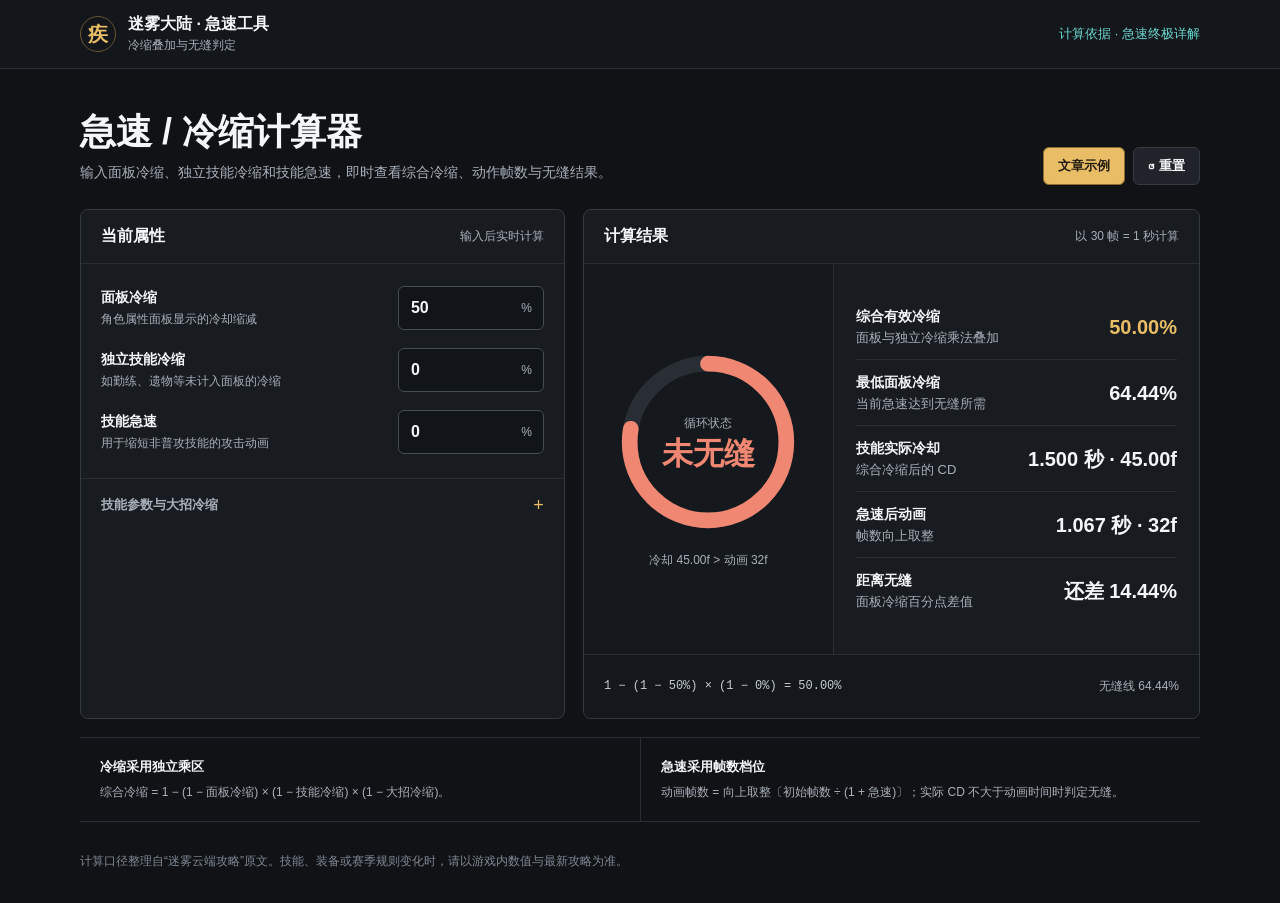
==== haste-calculator/index.html @ 6ef874d0 "no message" ====
<!doctype html>
<html lang="zh-CN">
<head>
  <meta charset="utf-8">
  <meta name="viewport" content="width=device-width, initial-scale=1">
  <meta name="theme-color" content="#101216">
  <title>急速 / 冷缩计算器</title>
  <style>
    :root {
      color-scheme: dark;
      --bg: #101216;
      --surface: #181b20;
      --surface-strong: #20242a;
      --line: #343a43;
      --line-soft: #292e35;
      --text: #f4f6f8;
      --muted: #a8b0ba;
      --gold: #e9bd65;
      --cyan: #69d7d0;
      --green: #70d89b;
      --coral: #f08772;
      --focus: #8fe6df;
      --radius: 8px;
    }

    * {
      box-sizing: border-box;
    }

    html {
      min-width: 320px;
      background: var(--bg);
    }

    body {
      min-height: 100vh;
      margin: 0;
      background: var(--bg);
      color: var(--text);
      font-family: -apple-system, BlinkMacSystemFont, "Segoe UI", "PingFang SC",
        "Hiragino Sans GB", "Microsoft YaHei", sans-serif;
      letter-spacing: 0;
    }

    button,
    input {
      font: inherit;
      letter-spacing: 0;
    }

    button,
    input,
    summary,
    a {
      -webkit-tap-highlight-color: transparent;
    }

    button:focus-visible,
    input:focus-visible,
    summary:focus-visible,
    a:focus-visible {
      outline: 3px solid color-mix(in srgb, var(--focus) 48%, transparent);
      outline-offset: 2px;
    }

    .topbar {
      border-bottom: 1px solid var(--line-soft);
      background: #13161a;
    }

    .topbar-inner,
    main,
    footer {
      width: min(1120px, calc(100% - 40px));
      margin: 0 auto;
    }

    .topbar-inner {
      display: flex;
      align-items: center;
      justify-content: space-between;
      min-height: 68px;
      gap: 20px;
    }

    .brand {
      display: flex;
      align-items: center;
      min-width: 0;
      gap: 12px;
    }

    .brand-mark {
      display: grid;
      width: 36px;
      height: 36px;
      flex: 0 0 36px;
      place-items: center;
      border: 1px solid #695631;
      border-radius: 50%;
      color: var(--gold);
      font-size: 20px;
      font-weight: 800;
      line-height: 1;
    }

    .brand strong {
      display: block;
      font-size: 16px;
      line-height: 1.2;
    }

    .brand span {
      display: block;
      margin-top: 3px;
      color: var(--muted);
      font-size: 12px;
    }

    .source-link {
      color: var(--cyan);
      font-size: 13px;
      text-decoration: none;
    }

    .source-link:hover {
      text-decoration: underline;
    }

    main {
      padding: 42px 0 30px;
    }

    .intro {
      display: flex;
      align-items: flex-end;
      justify-content: space-between;
      margin-bottom: 24px;
      gap: 24px;
    }

    h1,
    h2,
    p {
      margin-top: 0;
    }

    h1 {
      margin-bottom: 8px;
      font-size: 36px;
      line-height: 1.18;
    }

    .intro p {
      max-width: 700px;
      margin-bottom: 0;
      color: var(--muted);
      font-size: 14px;
      line-height: 1.7;
    }

    .actions {
      display: flex;
      flex: 0 0 auto;
      gap: 8px;
    }

    .button {
      min-height: 38px;
      padding: 0 14px;
      border: 1px solid var(--line);
      border-radius: 6px;
      background: var(--surface-strong);
      color: var(--text);
      cursor: pointer;
      font-size: 13px;
      font-weight: 650;
    }

    .button:hover {
      border-color: #56606d;
      background: #282d34;
    }

    .button.primary {
      border-color: #8b6b31;
      background: var(--gold);
      color: #201b12;
    }

    .button.primary:hover {
      background: #f2ca7a;
    }

    .workspace {
      display: grid;
      grid-template-columns: minmax(320px, 0.88fr) minmax(420px, 1.12fr);
      align-items: stretch;
      gap: 18px;
    }

    .panel {
      overflow: hidden;
      border: 1px solid var(--line);
      border-radius: var(--radius);
      background: var(--surface);
    }

    .panel-header {
      display: flex;
      align-items: center;
      justify-content: space-between;
      min-height: 54px;
      padding: 0 20px;
      border-bottom: 1px solid var(--line-soft);
      gap: 12px;
    }

    .panel-header h2 {
      margin: 0;
      font-size: 16px;
      line-height: 1.3;
    }

    .panel-header span {
      color: var(--muted);
      font-size: 12px;
    }

    .fields {
      display: grid;
      gap: 18px;
      padding: 22px 20px 24px;
    }

    .field {
      display: grid;
      grid-template-columns: minmax(0, 1fr) 146px;
      align-items: center;
      gap: 16px;
    }

    .field-label {
      min-width: 0;
    }

    .field-label label,
    .field-label .label {
      display: block;
      margin-bottom: 4px;
      font-size: 14px;
      font-weight: 700;
    }

    .field-label small {
      display: block;
      color: var(--muted);
      font-size: 12px;
      line-height: 1.45;
    }

    .input-wrap {
      position: relative;
    }

    .input-wrap input {
      width: 100%;
      height: 44px;
      padding: 0 42px 0 12px;
      border: 1px solid #454c56;
      border-radius: 6px;
      background: #111419;
      color: var(--text);
      font-variant-numeric: tabular-nums;
      font-weight: 700;
    }

    .input-wrap input:hover {
      border-color: #5d6672;
    }

    .input-wrap input:focus {
      border-color: var(--focus);
    }

    .unit {
      position: absolute;
      top: 50%;
      right: 12px;
      color: var(--muted);
      font-size: 12px;
      pointer-events: none;
      transform: translateY(-50%);
    }

    details {
      border-top: 1px solid var(--line-soft);
    }

    summary {
      display: flex;
      align-items: center;
      justify-content: space-between;
      min-height: 52px;
      padding: 0 20px;
      color: var(--muted);
      cursor: pointer;
      font-size: 13px;
      font-weight: 650;
      list-style: none;
    }

    summary::-webkit-details-marker {
      display: none;
    }

    summary::after {
      content: "+";
      color: var(--gold);
      font-size: 18px;
      font-weight: 400;
    }

    details[open] summary::after {
      content: "−";
    }

    .advanced-fields {
      display: grid;
      gap: 18px;
      padding: 4px 20px 22px;
    }

    .switch-row {
      display: flex;
      align-items: center;
      justify-content: space-between;
      gap: 16px;
    }

    .switch {
      position: relative;
      width: 44px;
      height: 24px;
      flex: 0 0 44px;
    }

    .switch input {
      position: absolute;
      width: 1px;
      height: 1px;
      opacity: 0;
    }

    .switch span {
      position: absolute;
      inset: 0;
      border: 1px solid #505863;
      border-radius: 999px;
      background: #111419;
      cursor: pointer;
      transition: background 160ms ease, border-color 160ms ease;
    }

    .switch span::after {
      position: absolute;
      top: 3px;
      left: 3px;
      width: 16px;
      height: 16px;
      border-radius: 50%;
      background: #aeb6bf;
      content: "";
      transition: transform 160ms ease, background 160ms ease;
    }

    .switch input:checked + span {
      border-color: #78602f;
      background: #5d4822;
    }

    .switch input:checked + span::after {
      background: var(--gold);
      transform: translateX(20px);
    }

    .switch input:focus-visible + span {
      outline: 3px solid color-mix(in srgb, var(--focus) 48%, transparent);
      outline-offset: 2px;
    }

    .ult-field[hidden] {
      display: none;
    }

    .result-body {
      display: grid;
      grid-template-columns: 250px minmax(0, 1fr);
      min-height: 390px;
    }

    .gauge-area {
      display: grid;
      align-content: center;
      justify-items: center;
      padding: 28px 22px;
      border-right: 1px solid var(--line-soft);
      background: #15181c;
      text-align: center;
    }

    .gauge {
      position: relative;
      display: grid;
      width: 188px;
      height: 188px;
      place-items: center;
    }

    .gauge svg {
      position: absolute;
      inset: 0;
      width: 100%;
      height: 100%;
      transform: rotate(-90deg);
    }

    .gauge-track,
    .gauge-value {
      fill: none;
      stroke-width: 10;
    }

    .gauge-track {
      stroke: #292e35;
    }

    .gauge-value {
      stroke: var(--green);
      stroke-linecap: round;
      stroke-dasharray: 314.159;
      stroke-dashoffset: 314.159;
      transition: stroke 180ms ease, stroke-dashoffset 240ms ease;
    }

    .gauge-center {
      position: relative;
    }

    .status-label {
      margin-bottom: 6px;
      color: var(--muted);
      font-size: 12px;
    }

    .status-value {
      color: var(--green);
      font-size: 31px;
      font-weight: 800;
      line-height: 1.05;
    }

    .gauge-caption {
      margin-top: 15px;
      color: var(--muted);
      font-size: 12px;
      line-height: 1.55;
    }

    .result-list {
      display: grid;
      align-content: center;
      padding: 18px 22px;
    }

    .metric {
      display: grid;
      grid-template-columns: minmax(0, 1fr) minmax(120px, auto);
      align-items: center;
      min-height: 66px;
      border-bottom: 1px solid var(--line-soft);
      gap: 18px;
    }

    .metric:last-child {
      border-bottom: 0;
    }

    .metric-label {
      color: var(--muted);
      font-size: 13px;
      line-height: 1.45;
    }

    .metric-label strong {
      display: block;
      margin-bottom: 3px;
      color: var(--text);
      font-size: 14px;
    }

    .metric-value {
      max-width: 220px;
      color: var(--text);
      font-size: 20px;
      font-variant-numeric: tabular-nums;
      font-weight: 780;
      line-height: 1.2;
      text-align: right;
      overflow-wrap: anywhere;
    }

    .metric-value.accent {
      color: var(--gold);
    }

    .formula-strip {
      display: grid;
      grid-template-columns: minmax(0, 1fr) auto;
      align-items: center;
      min-height: 64px;
      padding: 12px 20px;
      border-top: 1px solid var(--line-soft);
      background: #14171b;
      gap: 18px;
    }

    .formula-strip code {
      color: #c7cdd4;
      font-family: ui-monospace, SFMono-Regular, Menlo, Monaco, Consolas, monospace;
      font-size: 12px;
      line-height: 1.65;
      overflow-wrap: anywhere;
    }

    .formula-strip span {
      color: var(--muted);
      font-size: 12px;
      white-space: nowrap;
    }

    .note-band {
      display: grid;
      grid-template-columns: 1fr 1fr;
      margin-top: 18px;
      border-top: 1px solid var(--line-soft);
      border-bottom: 1px solid var(--line-soft);
    }

    .note {
      padding: 18px 20px;
      color: var(--muted);
      font-size: 12px;
      line-height: 1.7;
    }

    .note + .note {
      border-left: 1px solid var(--line-soft);
    }

    .note strong {
      display: block;
      margin-bottom: 4px;
      color: var(--text);
      font-size: 13px;
    }

    footer {
      padding: 0 0 32px;
      color: #7f8893;
      font-size: 12px;
      line-height: 1.6;
    }

    @media (max-width: 900px) {
      .workspace {
        grid-template-columns: 1fr;
      }

      .result-body {
        grid-template-columns: 220px minmax(0, 1fr);
      }
    }

    @media (max-width: 640px) {
      .topbar-inner,
      main,
      footer {
        width: min(100% - 24px, 1120px);
      }

      .topbar-inner {
        min-height: 62px;
      }

      .brand span,
      .source-link span {
        display: none;
      }

      main {
        padding-top: 26px;
      }

      .intro {
        display: block;
      }

      h1 {
        font-size: 29px;
      }

      .actions {
        margin-top: 18px;
      }

      .actions .button {
        flex: 1 1 0;
      }

      .field {
        grid-template-columns: minmax(0, 1fr) 126px;
        gap: 10px;
      }

      .result-body {
        grid-template-columns: 1fr;
      }

      .gauge-area {
        border-right: 0;
        border-bottom: 1px solid var(--line-soft);
      }

      .metric {
        grid-template-columns: minmax(0, 1fr) minmax(100px, auto);
      }

      .metric-value {
        font-size: 18px;
      }

      .formula-strip,
      .note-band {
        grid-template-columns: 1fr;
      }

      .formula-strip span {
        white-space: normal;
      }

      .note + .note {
        border-top: 1px solid var(--line-soft);
        border-left: 0;
      }
    }

    @media (prefers-reduced-motion: reduce) {
      *,
      *::before,
      *::after {
        scroll-behavior: auto !important;
        transition-duration: 0.01ms !important;
      }
    }
  </style>
</head>
<body>
  <header class="topbar">
    <div class="topbar-inner">
      <div class="brand">
        <div class="brand-mark" aria-hidden="true">疾</div>
        <div>
          <strong>迷雾大陆 · 急速工具</strong>
          <span>冷缩叠加与无缝判定</span>
        </div>
      </div>
      <a class="source-link" href="https://mp.weixin.qq.com/s/vl50UTDe0n6C2xRUbK9ugQ" target="_blank" rel="noreferrer">
        计算依据 <span>· 急速终极详解</span>
      </a>
    </div>
  </header>

  <main>
    <section class="intro" aria-labelledby="page-title">
      <div>
        <h1 id="page-title">急速 / 冷缩计算器</h1>
        <p>输入面板冷缩、独立技能冷缩和技能急速，即时查看综合冷缩、动作帧数与无缝结果。</p>
      </div>
      <div class="actions">
        <button class="button primary" id="exampleButton" type="button">文章示例</button>
        <button class="button" id="resetButton" type="button" title="恢复默认值">↺ 重置</button>
      </div>
    </section>

    <section class="workspace" aria-label="急速计算工作区">
      <div class="panel input-panel">
        <div class="panel-header">
          <h2>当前属性</h2>
          <span>输入后实时计算</span>
        </div>

        <div class="fields">
          <div class="field">
            <div class="field-label">
              <label for="panelCdr">面板冷缩</label>
              <small>角色属性面板显示的冷却缩减</small>
            </div>
            <div class="input-wrap">
              <input id="panelCdr" type="number" min="0" max="99.99" step="0.01" inputmode="decimal" value="50">
              <span class="unit">%</span>
            </div>
          </div>

          <div class="field">
            <div class="field-label">
              <label for="skillCdr">独立技能冷缩</label>
              <small>如勤练、遗物等未计入面板的冷缩</small>
            </div>
            <div class="input-wrap">
              <input id="skillCdr" type="number" min="0" max="99.99" step="0.01" inputmode="decimal" value="0">
              <span class="unit">%</span>
            </div>
          </div>

          <div class="field">
            <div class="field-label">
              <label for="haste">技能急速</label>
              <small>用于缩短非普攻技能的攻击动画</small>
            </div>
            <div class="input-wrap">
              <input id="haste" type="number" min="0" max="10000" step="1" inputmode="decimal" value="0">
              <span class="unit">%</span>
            </div>
          </div>
        </div>

        <details>
          <summary>技能参数与大招冷缩</summary>
          <div class="advanced-fields">
            <div class="field">
              <div class="field-label">
                <label for="baseCooldown">技能基础冷却</label>
                <small>技能说明中的原始 CD</small>
              </div>
              <div class="input-wrap">
                <input id="baseCooldown" type="number" min="0.01" max="999" step="0.01" inputmode="decimal" value="3">
                <span class="unit">秒</span>
              </div>
            </div>

            <div class="field">
              <div class="field-label">
                <label for="baseFrames">初始动画帧数</label>
                <small>文章表格中急速为 0% 时的帧数</small>
              </div>
              <div class="input-wrap">
                <input id="baseFrames" type="number" min="1" max="999" step="1" inputmode="numeric" value="32">
                <span class="unit">f</span>
              </div>
            </div>

            <div class="switch-row">
              <div class="field-label">
                <span class="label">计算大招冷缩</span>
                <small>开启后按独立乘区参与叠加</small>
              </div>
              <label class="switch" title="计算大招冷缩">
                <input id="ultEnabled" type="checkbox">
                <span aria-hidden="true"></span>
              </label>
            </div>

            <div class="field ult-field" id="ultField" hidden>
              <div class="field-label">
                <label for="ultCdr">大招冷缩</label>
                <small>只对当前技能生效的大招冷缩</small>
              </div>
              <div class="input-wrap">
                <input id="ultCdr" type="number" min="0" max="99.99" step="0.01" inputmode="decimal" value="25">
                <span class="unit">%</span>
              </div>
            </div>
          </div>
        </details>
      </div>

      <div class="panel result-panel">
        <div class="panel-header">
          <h2>计算结果</h2>
          <span id="resultHint">以 30 帧 = 1 秒计算</span>
        </div>

        <div class="result-body" aria-live="polite">
          <div class="gauge-area">
            <div class="gauge" aria-hidden="true">
              <svg viewBox="0 0 120 120">
                <circle class="gauge-track" cx="60" cy="60" r="50"></circle>
                <circle class="gauge-value" id="gaugeValue" cx="60" cy="60" r="50"></circle>
              </svg>
              <div class="gauge-center">
                <div class="status-label">循环状态</div>
                <div class="status-value" id="seamlessStatus">未无缝</div>
              </div>
            </div>
            <div class="gauge-caption" id="statusCaption">实际冷却长于技能动画</div>
          </div>

          <div class="result-list">
            <div class="metric">
              <div class="metric-label">
                <strong>综合有效冷缩</strong>
                面板与独立冷缩乘法叠加
              </div>
              <div class="metric-value accent" id="totalCdr">50.00%</div>
            </div>
            <div class="metric">
              <div class="metric-label">
                <strong>最低面板冷缩</strong>
                当前急速达到无缝所需
              </div>
              <div class="metric-value" id="minPanelCdr">64.44%</div>
            </div>
            <div class="metric">
              <div class="metric-label">
                <strong>技能实际冷却</strong>
                综合冷缩后的 CD
              </div>
              <div class="metric-value" id="actualCooldown">1.500 秒 · 45.00f</div>
            </div>
            <div class="metric">
              <div class="metric-label">
                <strong>急速后动画</strong>
                帧数向上取整
              </div>
              <div class="metric-value" id="animationTime">1.067 秒 · 32f</div>
            </div>
            <div class="metric">
              <div class="metric-label">
                <strong id="gapLabel">距离无缝</strong>
                面板冷缩百分点差值
              </div>
              <div class="metric-value" id="panelGap">还差 14.44%</div>
            </div>
          </div>
        </div>

        <div class="formula-strip">
          <code id="formulaText">1 − (1 − 50%) × (1 − 0%) = 50%</code>
          <span id="thresholdText">无缝线 64.44%</span>
        </div>
      </div>
    </section>

    <section class="note-band" aria-label="计算口径">
      <div class="note">
        <strong>冷缩采用独立乘区</strong>
        综合冷缩 = 1 − (1 − 面板冷缩) × (1 − 技能冷缩) × (1 − 大招冷缩)。
      </div>
      <div class="note">
        <strong>急速采用帧数档位</strong>
        动画帧数 = 向上取整〔初始帧数 ÷ (1 + 急速)〕；实际 CD 不大于动画时间时判定无缝。
      </div>
    </section>
  </main>

  <footer>
    计算口径整理自“迷雾云端攻略”原文。技能、装备或赛季规则变化时，请以游戏内数值与最新攻略为准。
  </footer>

  <script>
    (() => {
      "use strict";

      const STORAGE_KEY = "mist-haste-calculator-v1";
      const CIRCUMFERENCE = 2 * Math.PI * 50;
      const defaults = {
        panelCdr: 50,
        skillCdr: 0,
        haste: 0,
        baseCooldown: 3,
        baseFrames: 32,
        ultEnabled: false,
        ultCdr: 25
      };
      const articleExample = {
        panelCdr: 50,
        skillCdr: 68.56,
        haste: 204,
        baseCooldown: 3,
        baseFrames: 32,
        ultEnabled: true,
        ultCdr: 25
      };

      const fields = {
        panelCdr: document.getElementById("panelCdr"),
        skillCdr: document.getElementById("skillCdr"),
        haste: document.getElementById("haste"),
        baseCooldown: document.getElementById("baseCooldown"),
        baseFrames: document.getElementById("baseFrames"),
        ultEnabled: document.getElementById("ultEnabled"),
        ultCdr: document.getElementById("ultCdr")
      };

      const output = {
        totalCdr: document.getElementById("totalCdr"),
        minPanelCdr: document.getElementById("minPanelCdr"),
        actualCooldown: document.getElementById("actualCooldown"),
        animationTime: document.getElementById("animationTime"),
        panelGap: document.getElementById("panelGap"),
        gapLabel: document.getElementById("gapLabel"),
        seamlessStatus: document.getElementById("seamlessStatus"),
        statusCaption: document.getElementById("statusCaption"),
        gaugeValue: document.getElementById("gaugeValue"),
        formulaText: document.getElementById("formulaText"),
        thresholdText: document.getElementById("thresholdText")
      };

      const ultField = document.getElementById("ultField");

      function clamp(value, minimum, maximum) {
        return Math.min(Math.max(value, minimum), maximum);
      }

      function numberValue(input, fallback, minimum, maximum) {
        const value = Number(input.value);
        if (!Number.isFinite(value)) {
          return fallback;
        }
        return clamp(value, minimum, maximum);
      }

      function percent(value) {
        return `${(value * 100).toFixed(2)}%`;
      }

      function inputPercent(value) {
        return `${value.toFixed(2).replace(/\.00$/, "")}%`;
      }

      function readState() {
        return {
          panelCdr: numberValue(fields.panelCdr, defaults.panelCdr, 0, 99.99),
          skillCdr: numberValue(fields.skillCdr, defaults.skillCdr, 0, 99.99),
          haste: numberValue(fields.haste, defaults.haste, 0, 10000),
          baseCooldown: numberValue(fields.baseCooldown, defaults.baseCooldown, 0.01, 999),
          baseFrames: numberValue(fields.baseFrames, defaults.baseFrames, 1, 999),
          ultEnabled: fields.ultEnabled.checked,
          ultCdr: numberValue(fields.ultCdr, defaults.ultCdr, 0, 99.99)
        };
      }

      function writeState(state) {
        Object.entries(fields).forEach(([key, field]) => {
          if (field.type === "checkbox") {
            field.checked = Boolean(state[key]);
          } else {
            field.value = state[key];
          }
        });
        ultField.hidden = !fields.ultEnabled.checked;
      }

      function saveState(state) {
        try {
          localStorage.setItem(STORAGE_KEY, JSON.stringify(state));
        } catch (_) {
          // Local persistence is optional when the file is opened with strict browser settings.
        }
      }

      function loadState() {
        try {
          const saved = JSON.parse(localStorage.getItem(STORAGE_KEY));
          return saved && typeof saved === "object" ? { ...defaults, ...saved } : defaults;
        } catch (_) {
          return defaults;
        }
      }

      function calculate() {
        const state = readState();
        const panel = state.panelCdr / 100;
        const skill = state.skillCdr / 100;
        const ultimate = state.ultEnabled ? state.ultCdr / 100 : 0;
        const haste = state.haste / 100;
        const totalCdr = 1 - (1 - panel) * (1 - skill) * (1 - ultimate);
        const baseCooldownFrames = state.baseCooldown * 30;
        const animationFrames = Math.ceil(state.baseFrames / (1 + haste));
        const animationSeconds = animationFrames / 30;
        const actualCooldownFrames = baseCooldownFrames * (1 - totalCdr);
        const actualCooldownSeconds = actualCooldownFrames / 30;
        const seamlessThreshold = clamp(1 - animationFrames / baseCooldownFrames, 0, 0.9999);
        const displayedThreshold = Math.round(seamlessThreshold * 10000) / 10000;
        const otherMultiplier = (1 - skill) * (1 - ultimate);
        const rawMinimumPanel = 1 - (1 - displayedThreshold) / otherMultiplier;
        const minimumPanel = clamp(rawMinimumPanel, 0, 0.9999);
        const isSeamless = actualCooldownFrames <= animationFrames + 0.000001;
        const gap = panel - minimumPanel;
        const progress = clamp(totalCdr / Math.max(displayedThreshold, 0.0001), 0, 1);

        output.totalCdr.textContent = percent(totalCdr);
        output.minPanelCdr.textContent = rawMinimumPanel <= 0 ? "0%（已满足）" : percent(minimumPanel);
        output.actualCooldown.textContent = `${actualCooldownSeconds.toFixed(3)} 秒 · ${actualCooldownFrames.toFixed(2)}f`;
        output.animationTime.textContent = `${animationSeconds.toFixed(3)} 秒 · ${animationFrames}f`;
        output.panelGap.textContent = isSeamless
          ? `富余 ${(Math.max(gap, 0) * 100).toFixed(2)}%`
          : `还差 ${(Math.max(-gap, 0) * 100).toFixed(2)}%`;
        output.gapLabel.textContent = isSeamless ? "无缝余量" : "距离无缝";
        output.seamlessStatus.textContent = isSeamless ? "已无缝" : "未无缝";
        output.statusCaption.textContent = isSeamless
          ? `冷却 ${actualCooldownFrames.toFixed(2)}f ≤ 动画 ${animationFrames}f`
          : `冷却 ${actualCooldownFrames.toFixed(2)}f > 动画 ${animationFrames}f`;
        output.formulaText.textContent = state.ultEnabled
          ? `1 − (1 − ${inputPercent(state.panelCdr)}) × (1 − ${inputPercent(state.skillCdr)}) × (1 − ${inputPercent(state.ultCdr)}) = ${percent(totalCdr)}`
          : `1 − (1 − ${inputPercent(state.panelCdr)}) × (1 − ${inputPercent(state.skillCdr)}) = ${percent(totalCdr)}`;
        output.thresholdText.textContent = `无缝线 ${percent(displayedThreshold)}`;

        const statusColor = isSeamless ? "var(--green)" : "var(--coral)";
        output.seamlessStatus.style.color = statusColor;
        output.gaugeValue.style.stroke = statusColor;
        output.gaugeValue.style.strokeDashoffset = String(CIRCUMFERENCE * (1 - progress));

        ultField.hidden = !state.ultEnabled;
        saveState(state);
      }

      Object.values(fields).forEach((field) => {
        field.addEventListener("input", calculate);
        field.addEventListener("change", calculate);
      });

      document.getElementById("exampleButton").addEventListener("click", () => {
        writeState(articleExample);
        document.querySelector("details").open = true;
        calculate();
      });

      document.getElementById("resetButton").addEventListener("click", () => {
        writeState(defaults);
        calculate();
      });

      writeState(loadState());
      calculate();
    })();
  </script>
</body>
</html>
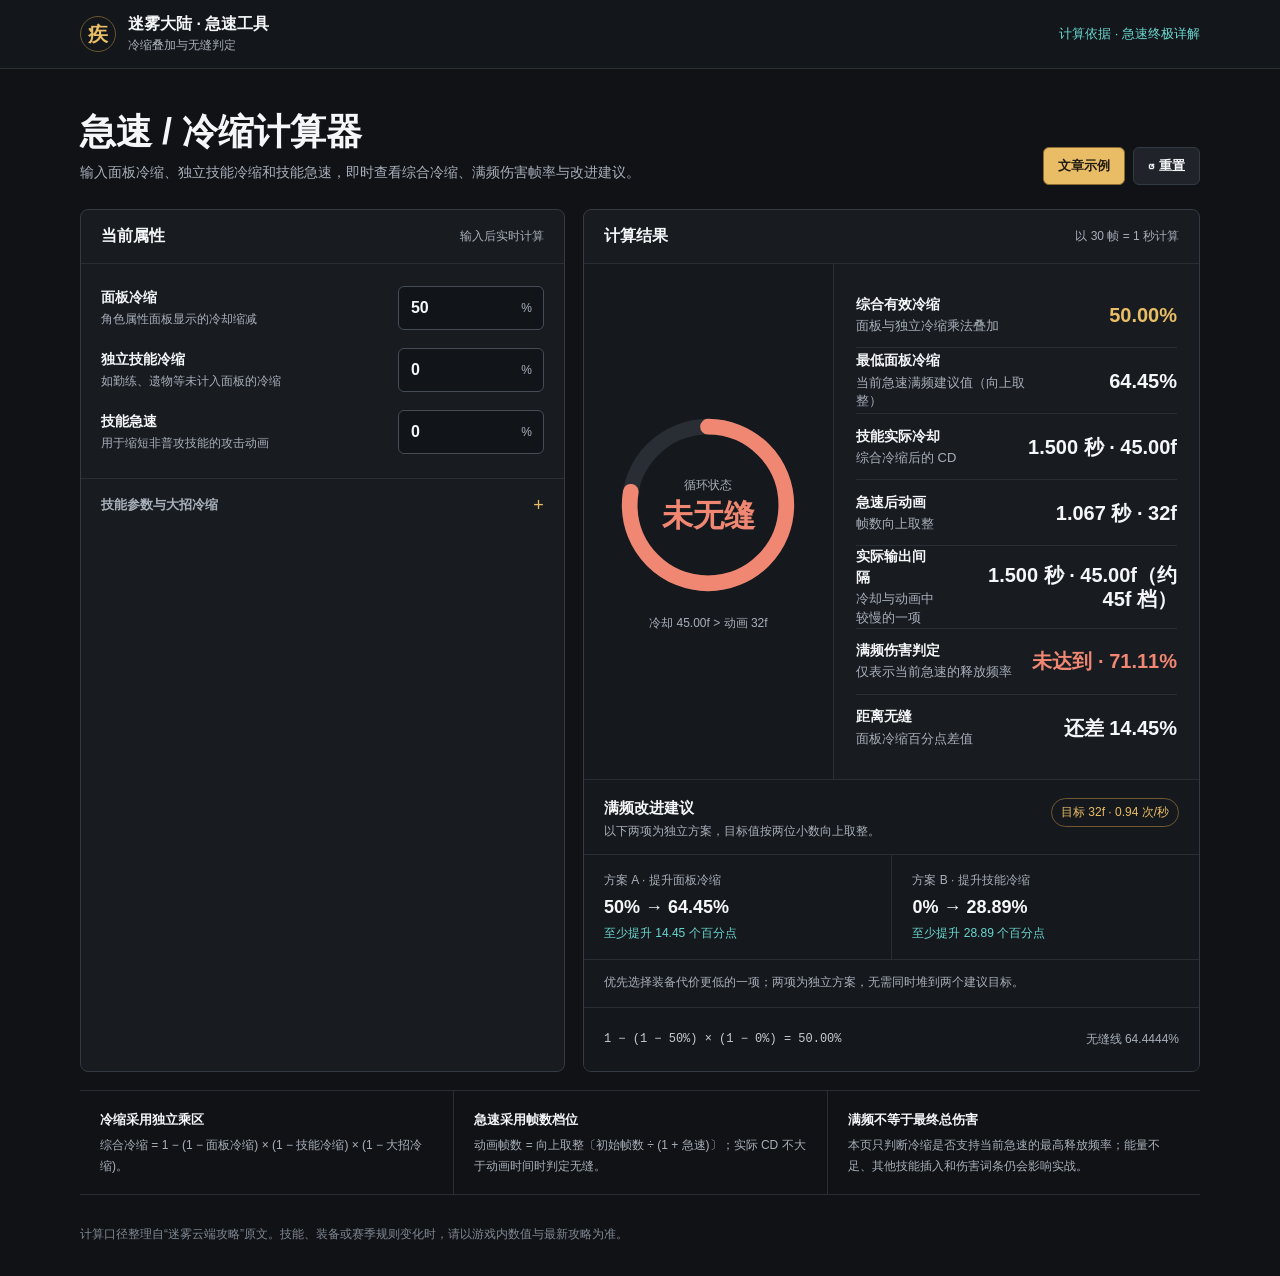
==== commit ddda9e69: "增加满频伤害与冷缩建议" ====
--- a/haste-calculator/index.html
+++ b/haste-calculator/index.html
@@ -514,6 +514,94 @@
       color: var(--gold);
     }
 
+    .improvement-section {
+      border-top: 1px solid var(--line-soft);
+      background: #15181c;
+    }
+
+    .improvement-header {
+      display: flex;
+      align-items: flex-start;
+      justify-content: space-between;
+      padding: 18px 20px 14px;
+      gap: 18px;
+    }
+
+    .improvement-header h3 {
+      margin: 0 0 4px;
+      font-size: 15px;
+      line-height: 1.35;
+    }
+
+    .improvement-header p {
+      margin: 0;
+      color: var(--muted);
+      font-size: 12px;
+      line-height: 1.55;
+    }
+
+    .improvement-badge {
+      flex: 0 0 auto;
+      padding: 5px 9px;
+      border: 1px solid #6f5a31;
+      border-radius: 999px;
+      color: var(--gold);
+      font-size: 12px;
+      font-variant-numeric: tabular-nums;
+      white-space: nowrap;
+    }
+
+    .improvement-grid {
+      display: grid;
+      grid-template-columns: 1fr 1fr;
+      border-top: 1px solid var(--line-soft);
+      border-bottom: 1px solid var(--line-soft);
+    }
+
+    .improvement-option {
+      min-width: 0;
+      padding: 17px 20px;
+    }
+
+    .improvement-option + .improvement-option {
+      border-left: 1px solid var(--line-soft);
+    }
+
+    .improvement-option span,
+    .improvement-option small {
+      display: block;
+    }
+
+    .improvement-option span {
+      margin-bottom: 7px;
+      color: var(--muted);
+      font-size: 12px;
+    }
+
+    .improvement-option strong {
+      display: block;
+      color: var(--text);
+      font-size: 18px;
+      font-variant-numeric: tabular-nums;
+      line-height: 1.3;
+      overflow-wrap: anywhere;
+    }
+
+    .improvement-option small {
+      margin-top: 5px;
+      color: var(--cyan);
+      font-size: 12px;
+      line-height: 1.45;
+    }
+
+    .improvement-advice {
+      margin: 0;
+      padding: 13px 20px 15px;
+      color: var(--muted);
+      font-size: 12px;
+      line-height: 1.6;
+    }
+
     .formula-strip {
       display: grid;
       grid-template-columns: minmax(0, 1fr) auto;
@@ -541,7 +629,7 @@
 
     .note-band {
       display: grid;
-      grid-template-columns: 1fr 1fr;
+      grid-template-columns: repeat(3, 1fr);
       margin-top: 18px;
       border-top: 1px solid var(--line-soft);
       border-bottom: 1px solid var(--line-soft);
@@ -643,6 +731,24 @@
       .formula-strip,
       .note-band {
         grid-template-columns: 1fr;
+      }
+
+      .improvement-header {
+        display: block;
+      }
+
+      .improvement-badge {
+        display: inline-block;
+        margin-top: 10px;
+      }
+
+      .improvement-grid {
+        grid-template-columns: 1fr;
+      }
+
+      .improvement-option + .improvement-option {
+        border-top: 1px solid var(--line-soft);
+        border-left: 0;
       }
 
       .formula-strip span {
@@ -685,7 +791,7 @@
     <section class="intro" aria-labelledby="page-title">
       <div>
         <h1 id="page-title">急速 / 冷缩计算器</h1>
-        <p>输入面板冷缩、独立技能冷缩和技能急速，即时查看综合冷缩、动作帧数与无缝结果。</p>
+        <p>输入面板冷缩、独立技能冷缩和技能急速，即时查看综合冷缩、满频伤害帧率与改进建议。</p>
       </div>
       <div class="actions">
         <button class="button primary" id="exampleButton" type="button">文章示例</button>
@@ -817,7 +923,7 @@
             <div class="metric">
               <div class="metric-label">
                 <strong>最低面板冷缩</strong>
-                当前急速达到无缝所需
+                当前急速满频建议值（向上取整）
               </div>
               <div class="metric-value" id="minPanelCdr">64.44%</div>
             </div>
@@ -837,6 +943,20 @@
             </div>
             <div class="metric">
               <div class="metric-label">
+                <strong>实际输出间隔</strong>
+                冷却与动画中较慢的一项
+              </div>
+              <div class="metric-value" id="actualOutputInterval">1.500 秒 · 45.00f</div>
+            </div>
+            <div class="metric">
+              <div class="metric-label">
+                <strong>满频伤害判定</strong>
+                仅表示当前急速的释放频率
+              </div>
+              <div class="metric-value" id="fullDamageStatus">未达到 · 71.11%</div>
+            </div>
+            <div class="metric">
+              <div class="metric-label">
                 <strong id="gapLabel">距离无缝</strong>
                 面板冷缩百分点差值
               </div>
@@ -844,6 +964,29 @@
             </div>
           </div>
         </div>
+
+        <section class="improvement-section" aria-labelledby="improvementTitle" aria-live="polite">
+          <div class="improvement-header">
+            <div>
+              <h3 id="improvementTitle">满频改进建议</h3>
+              <p>以下两项为独立方案，目标值按两位小数向上取整。</p>
+            </div>
+            <span class="improvement-badge" id="fullDamageTarget">目标 32f · 0.94 次/秒</span>
+          </div>
+          <div class="improvement-grid">
+            <div class="improvement-option">
+              <span>方案 A · 提升面板冷缩</span>
+              <strong id="panelSuggestion">50% → 64.45%</strong>
+              <small id="panelSuggestionDelta">至少提升 14.45 个百分点</small>
+            </div>
+            <div class="improvement-option">
+              <span>方案 B · 提升技能冷缩</span>
+              <strong id="skillSuggestion">0% → 28.58%</strong>
+              <small id="skillSuggestionDelta">至少提升 28.58 个百分点</small>
+            </div>
+          </div>
+          <p class="improvement-advice" id="improvementAdvice">优先选择装备代价更低的一项；无需同时堆到两个建议目标。</p>
+        </section>
 
         <div class="formula-strip">
           <code id="formulaText">1 − (1 − 50%) × (1 − 0%) = 50%</code>
@@ -860,6 +1003,10 @@
       <div class="note">
         <strong>急速采用帧数档位</strong>
         动画帧数 = 向上取整〔初始帧数 ÷ (1 + 急速)〕；实际 CD 不大于动画时间时判定无缝。
+      </div>
+      <div class="note">
+        <strong>满频不等于最终总伤害</strong>
+        本页只判断冷缩是否支持当前急速的最高释放频率；能量不足、其他技能插入和伤害词条仍会影响实战。
       </div>
     </section>
   </main>
@@ -908,8 +1055,16 @@
         minPanelCdr: document.getElementById("minPanelCdr"),
         actualCooldown: document.getElementById("actualCooldown"),
         animationTime: document.getElementById("animationTime"),
+        actualOutputInterval: document.getElementById("actualOutputInterval"),
+        fullDamageStatus: document.getElementById("fullDamageStatus"),
+        fullDamageTarget: document.getElementById("fullDamageTarget"),
         panelGap: document.getElementById("panelGap"),
         gapLabel: document.getElementById("gapLabel"),
+        panelSuggestion: document.getElementById("panelSuggestion"),
+        panelSuggestionDelta: document.getElementById("panelSuggestionDelta"),
+        skillSuggestion: document.getElementById("skillSuggestion"),
+        skillSuggestionDelta: document.getElementById("skillSuggestionDelta"),
+        improvementAdvice: document.getElementById("improvementAdvice"),
         seamlessStatus: document.getElementById("seamlessStatus"),
         statusCaption: document.getElementById("statusCaption"),
         gaugeValue: document.getElementById("gaugeValue"),
@@ -937,6 +1092,29 @@
 
       function inputPercent(value) {
         return `${value.toFixed(2).replace(/\.00$/, "")}%`;
+      }
+
+      function safePercentTarget(value) {
+        return Math.ceil(clamp(value, 0, 0.9999) * 10000 - 0.000001) / 100;
+      }
+
+      function setSuggestion(target, delta, currentValue, requiredValue, isSatisfied, label) {
+        if (isSatisfied || requiredValue <= currentValue / 100) {
+          target.textContent = `${inputPercent(currentValue)} · 已满足`;
+          delta.textContent = "无需继续提升";
+          return;
+        }
+
+        if (requiredValue >= 0.9999) {
+          target.textContent = `单靠${label}无法达到`;
+          delta.textContent = "需要组合提升两类冷缩";
+          return;
+        }
+
+        const targetValue = safePercentTarget(requiredValue);
+        const increase = Math.max(targetValue - currentValue, 0);
+        target.textContent = `${inputPercent(currentValue)} → ${inputPercent(targetValue)}`;
+        delta.textContent = `至少提升 ${increase.toFixed(2)} 个百分点`;
       }
 
       function readState() {
@@ -995,15 +1173,35 @@
         const displayedThreshold = Math.round(seamlessThreshold * 10000) / 10000;
         const otherMultiplier = (1 - skill) * (1 - ultimate);
         const rawMinimumPanel = 1 - (1 - displayedThreshold) / otherMultiplier;
-        const minimumPanel = clamp(rawMinimumPanel, 0, 0.9999);
+        const exactMinimumPanel = 1 - (1 - seamlessThreshold) / otherMultiplier;
+        const rawMinimumSkill = 1 - (1 - displayedThreshold) / ((1 - panel) * (1 - ultimate));
+        const exactMinimumSkill = 1 - (1 - seamlessThreshold) / ((1 - panel) * (1 - ultimate));
+        const recommendedPanel = Math.max(rawMinimumPanel, exactMinimumPanel);
+        const recommendedSkill = Math.max(rawMinimumSkill, exactMinimumSkill);
+        const recommendedPanelValue = safePercentTarget(recommendedPanel);
+        const minimumPanel = recommendedPanelValue / 100;
         const isSeamless = actualCooldownFrames <= animationFrames + 0.000001;
         const gap = panel - minimumPanel;
         const progress = clamp(totalCdr / Math.max(displayedThreshold, 0.0001), 0, 1);
+        const outputIntervalFrames = Math.max(actualCooldownFrames, animationFrames);
+        const outputIntervalSeconds = outputIntervalFrames / 30;
+        const outputFrameTier = Math.ceil(outputIntervalFrames - 0.000001);
+        const maximumFrequency = 30 / animationFrames;
+        const currentFrequency = 30 / outputIntervalFrames;
+        const frequencyAchievement = clamp(currentFrequency / maximumFrequency, 0, 1);
 
         output.totalCdr.textContent = percent(totalCdr);
-        output.minPanelCdr.textContent = rawMinimumPanel <= 0 ? "0%（已满足）" : percent(minimumPanel);
+        output.minPanelCdr.textContent = recommendedPanel <= 0
+          ? "0%（已满足）"
+          : inputPercent(recommendedPanelValue);
         output.actualCooldown.textContent = `${actualCooldownSeconds.toFixed(3)} 秒 · ${actualCooldownFrames.toFixed(2)}f`;
         output.animationTime.textContent = `${animationSeconds.toFixed(3)} 秒 · ${animationFrames}f`;
+        output.actualOutputInterval.textContent = `${outputIntervalSeconds.toFixed(3)} 秒 · ${outputIntervalFrames.toFixed(2)}f（约 ${outputFrameTier}f 档）`;
+        output.fullDamageStatus.textContent = isSeamless
+          ? "已达到 · 100%"
+          : `未达到 · ${(frequencyAchievement * 100).toFixed(2)}%`;
+        output.fullDamageStatus.style.color = isSeamless ? "var(--green)" : "var(--coral)";
+        output.fullDamageTarget.textContent = `目标 ${animationFrames}f · ${maximumFrequency.toFixed(2)} 次/秒`;
         output.panelGap.textContent = isSeamless
           ? `富余 ${(Math.max(gap, 0) * 100).toFixed(2)}%`
           : `还差 ${(Math.max(-gap, 0) * 100).toFixed(2)}%`;
@@ -1015,7 +1213,27 @@
         output.formulaText.textContent = state.ultEnabled
           ? `1 − (1 − ${inputPercent(state.panelCdr)}) × (1 − ${inputPercent(state.skillCdr)}) × (1 − ${inputPercent(state.ultCdr)}) = ${percent(totalCdr)}`
           : `1 − (1 − ${inputPercent(state.panelCdr)}) × (1 − ${inputPercent(state.skillCdr)}) = ${percent(totalCdr)}`;
-        output.thresholdText.textContent = `无缝线 ${percent(displayedThreshold)}`;
+        output.thresholdText.textContent = `无缝线 ${(seamlessThreshold * 100).toFixed(4)}%`;
+
+        setSuggestion(
+          output.panelSuggestion,
+          output.panelSuggestionDelta,
+          state.panelCdr,
+          recommendedPanel,
+          isSeamless,
+          "面板冷缩"
+        );
+        setSuggestion(
+          output.skillSuggestion,
+          output.skillSuggestionDelta,
+          state.skillCdr,
+          recommendedSkill,
+          isSeamless,
+          "技能冷缩"
+        );
+        output.improvementAdvice.textContent = isSeamless
+          ? "当前冷缩已支持满频释放，无需继续堆冷缩；可将属性投入其他输出或续航项。"
+          : "优先选择装备代价更低的一项；两项为独立方案，无需同时堆到两个建议目标。";
 
         const statusColor = isSeamless ? "var(--green)" : "var(--coral)";
         output.seamlessStatus.style.color = statusColor;
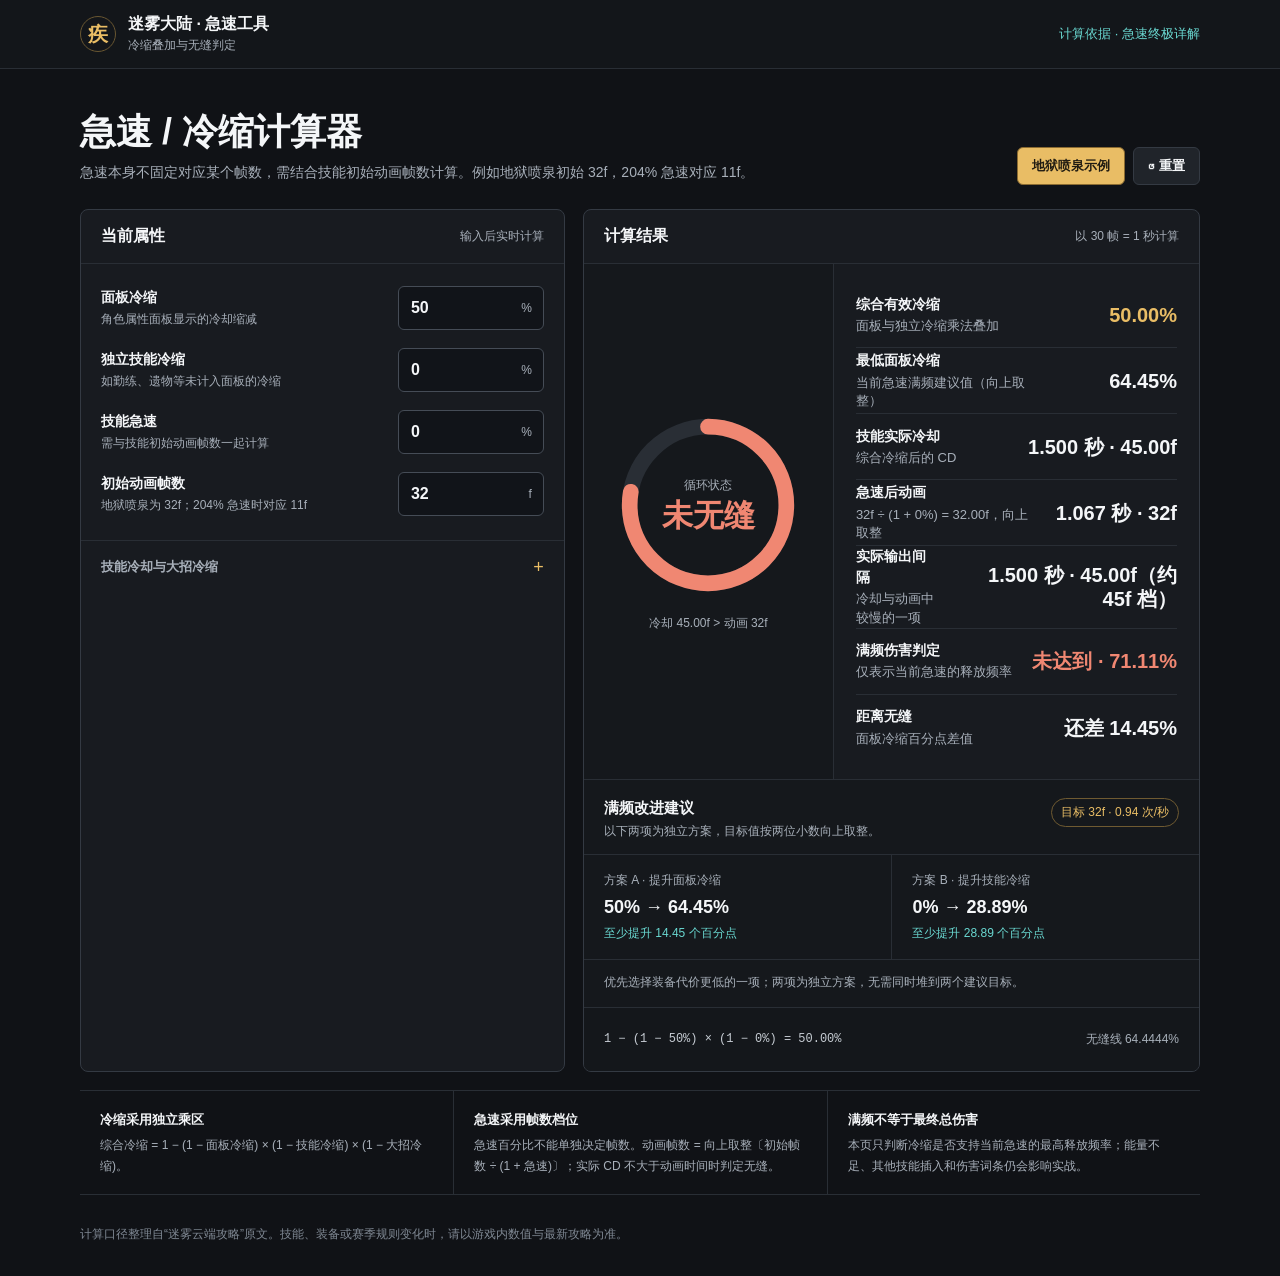
==== commit 41f396b4: "Clarify haste frame calculation" ====
--- a/haste-calculator/index.html
+++ b/haste-calculator/index.html
@@ -791,10 +791,10 @@
     <section class="intro" aria-labelledby="page-title">
       <div>
         <h1 id="page-title">急速 / 冷缩计算器</h1>
-        <p>输入面板冷缩、独立技能冷缩和技能急速，即时查看综合冷缩、满频伤害帧率与改进建议。</p>
+        <p>急速本身不固定对应某个帧数，需结合技能初始动画帧数计算。例如地狱喷泉初始 32f，204% 急速对应 11f。</p>
       </div>
       <div class="actions">
-        <button class="button primary" id="exampleButton" type="button">文章示例</button>
+        <button class="button primary" id="exampleButton" type="button">地狱喷泉示例</button>
         <button class="button" id="resetButton" type="button" title="恢复默认值">↺ 重置</button>
       </div>
     </section>
@@ -832,17 +832,28 @@
           <div class="field">
             <div class="field-label">
               <label for="haste">技能急速</label>
-              <small>用于缩短非普攻技能的攻击动画</small>
+              <small>需与技能初始动画帧数一起计算</small>
             </div>
             <div class="input-wrap">
               <input id="haste" type="number" min="0" max="10000" step="1" inputmode="decimal" value="0">
               <span class="unit">%</span>
             </div>
           </div>
+
+          <div class="field">
+            <div class="field-label">
+              <label for="baseFrames">初始动画帧数</label>
+              <small>地狱喷泉为 32f；204% 急速时对应 11f</small>
+            </div>
+            <div class="input-wrap">
+              <input id="baseFrames" type="number" min="1" max="999" step="1" inputmode="numeric" value="32">
+              <span class="unit">f</span>
+            </div>
+          </div>
         </div>
 
         <details>
-          <summary>技能参数与大招冷缩</summary>
+          <summary>技能冷却与大招冷缩</summary>
           <div class="advanced-fields">
             <div class="field">
               <div class="field-label">
@@ -852,17 +863,6 @@
               <div class="input-wrap">
                 <input id="baseCooldown" type="number" min="0.01" max="999" step="0.01" inputmode="decimal" value="3">
                 <span class="unit">秒</span>
-              </div>
-            </div>
-
-            <div class="field">
-              <div class="field-label">
-                <label for="baseFrames">初始动画帧数</label>
-                <small>文章表格中急速为 0% 时的帧数</small>
-              </div>
-              <div class="input-wrap">
-                <input id="baseFrames" type="number" min="1" max="999" step="1" inputmode="numeric" value="32">
-                <span class="unit">f</span>
               </div>
             </div>
 
@@ -937,7 +937,7 @@
             <div class="metric">
               <div class="metric-label">
                 <strong>急速后动画</strong>
-                帧数向上取整
+                <span id="animationFormula">32f ÷ (1 + 0%) = 32.00f，向上取整</span>
               </div>
               <div class="metric-value" id="animationTime">1.067 秒 · 32f</div>
             </div>
@@ -1002,7 +1002,7 @@
       </div>
       <div class="note">
         <strong>急速采用帧数档位</strong>
-        动画帧数 = 向上取整〔初始帧数 ÷ (1 + 急速)〕；实际 CD 不大于动画时间时判定无缝。
+        急速百分比不能单独决定帧数。动画帧数 = 向上取整〔初始帧数 ÷ (1 + 急速)〕；实际 CD 不大于动画时间时判定无缝。
       </div>
       <div class="note">
         <strong>满频不等于最终总伤害</strong>
@@ -1055,6 +1055,7 @@
         minPanelCdr: document.getElementById("minPanelCdr"),
         actualCooldown: document.getElementById("actualCooldown"),
         animationTime: document.getElementById("animationTime"),
+        animationFormula: document.getElementById("animationFormula"),
         actualOutputInterval: document.getElementById("actualOutputInterval"),
         fullDamageStatus: document.getElementById("fullDamageStatus"),
         fullDamageTarget: document.getElementById("fullDamageTarget"),
@@ -1165,7 +1166,8 @@
         const haste = state.haste / 100;
         const totalCdr = 1 - (1 - panel) * (1 - skill) * (1 - ultimate);
         const baseCooldownFrames = state.baseCooldown * 30;
-        const animationFrames = Math.ceil(state.baseFrames / (1 + haste));
+        const rawAnimationFrames = state.baseFrames / (1 + haste);
+        const animationFrames = Math.ceil(rawAnimationFrames);
         const animationSeconds = animationFrames / 30;
         const actualCooldownFrames = baseCooldownFrames * (1 - totalCdr);
         const actualCooldownSeconds = actualCooldownFrames / 30;
@@ -1196,6 +1198,7 @@
           : inputPercent(recommendedPanelValue);
         output.actualCooldown.textContent = `${actualCooldownSeconds.toFixed(3)} 秒 · ${actualCooldownFrames.toFixed(2)}f`;
         output.animationTime.textContent = `${animationSeconds.toFixed(3)} 秒 · ${animationFrames}f`;
+        output.animationFormula.textContent = `${state.baseFrames}f ÷ (1 + ${inputPercent(state.haste)}) = ${rawAnimationFrames.toFixed(2)}f，向上取整`;
         output.actualOutputInterval.textContent = `${outputIntervalSeconds.toFixed(3)} 秒 · ${outputIntervalFrames.toFixed(2)}f（约 ${outputFrameTier}f 档）`;
         output.fullDamageStatus.textContent = isSeamless
           ? "已达到 · 100%"
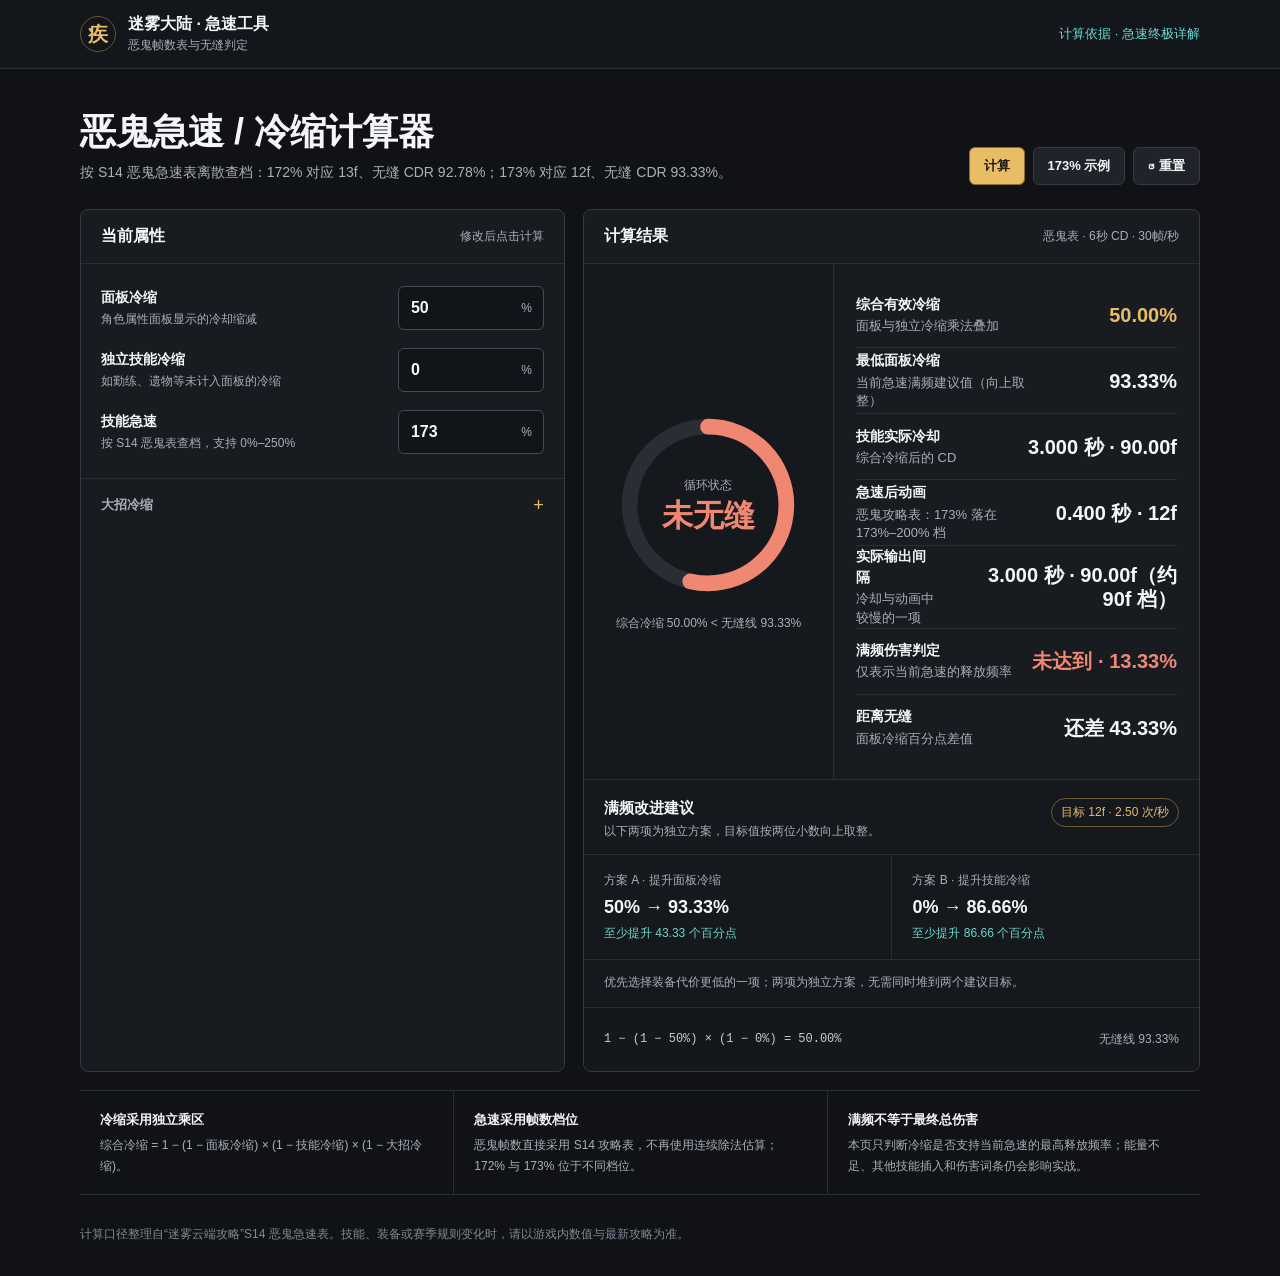
==== commit e01085d6: "Fix evil ghost haste tiers" ====
--- a/haste-calculator/index.html
+++ b/haste-calculator/index.html
@@ -778,7 +778,7 @@
         <div class="brand-mark" aria-hidden="true">疾</div>
         <div>
           <strong>迷雾大陆 · 急速工具</strong>
-          <span>冷缩叠加与无缝判定</span>
+          <span>恶鬼帧数表与无缝判定</span>
         </div>
       </div>
       <a class="source-link" href="https://mp.weixin.qq.com/s/vl50UTDe0n6C2xRUbK9ugQ" target="_blank" rel="noreferrer">
@@ -790,11 +790,12 @@
   <main>
     <section class="intro" aria-labelledby="page-title">
       <div>
-        <h1 id="page-title">急速 / 冷缩计算器</h1>
-        <p>急速本身不固定对应某个帧数，需结合技能初始动画帧数计算。例如地狱喷泉初始 32f，204% 急速对应 11f。</p>
+        <h1 id="page-title">恶鬼急速 / 冷缩计算器</h1>
+        <p>按 S14 恶鬼急速表离散查档：172% 对应 13f、无缝 CDR 92.78%；173% 对应 12f、无缝 CDR 93.33%。</p>
       </div>
       <div class="actions">
-        <button class="button primary" id="exampleButton" type="button">地狱喷泉示例</button>
+        <button class="button primary" id="calculateButton" type="button">计算</button>
+        <button class="button" id="exampleButton" type="button">173% 示例</button>
         <button class="button" id="resetButton" type="button" title="恢复默认值">↺ 重置</button>
       </div>
     </section>
@@ -803,7 +804,7 @@
       <div class="panel input-panel">
         <div class="panel-header">
           <h2>当前属性</h2>
-          <span>输入后实时计算</span>
+          <span>修改后点击计算</span>
         </div>
 
         <div class="fields">
@@ -832,40 +833,18 @@
           <div class="field">
             <div class="field-label">
               <label for="haste">技能急速</label>
-              <small>需与技能初始动画帧数一起计算</small>
+              <small>按 S14 恶鬼表查档，支持 0%–250%</small>
             </div>
             <div class="input-wrap">
-              <input id="haste" type="number" min="0" max="10000" step="1" inputmode="decimal" value="0">
+              <input id="haste" type="number" min="0" max="250" step="1" inputmode="numeric" value="173">
               <span class="unit">%</span>
-            </div>
-          </div>
-
-          <div class="field">
-            <div class="field-label">
-              <label for="baseFrames">初始动画帧数</label>
-              <small>地狱喷泉为 32f；204% 急速时对应 11f</small>
-            </div>
-            <div class="input-wrap">
-              <input id="baseFrames" type="number" min="1" max="999" step="1" inputmode="numeric" value="32">
-              <span class="unit">f</span>
             </div>
           </div>
         </div>
 
         <details>
-          <summary>技能冷却与大招冷缩</summary>
+          <summary>大招冷缩</summary>
           <div class="advanced-fields">
-            <div class="field">
-              <div class="field-label">
-                <label for="baseCooldown">技能基础冷却</label>
-                <small>技能说明中的原始 CD</small>
-              </div>
-              <div class="input-wrap">
-                <input id="baseCooldown" type="number" min="0.01" max="999" step="0.01" inputmode="decimal" value="3">
-                <span class="unit">秒</span>
-              </div>
-            </div>
-
             <div class="switch-row">
               <div class="field-label">
                 <span class="label">计算大招冷缩</span>
@@ -894,7 +873,7 @@
       <div class="panel result-panel">
         <div class="panel-header">
           <h2>计算结果</h2>
-          <span id="resultHint">以 30 帧 = 1 秒计算</span>
+          <span id="resultHint">恶鬼表 · 6秒 CD · 30帧/秒</span>
         </div>
 
         <div class="result-body" aria-live="polite">
@@ -937,7 +916,7 @@
             <div class="metric">
               <div class="metric-label">
                 <strong>急速后动画</strong>
-                <span id="animationFormula">32f ÷ (1 + 0%) = 32.00f，向上取整</span>
+                <span id="animationFormula">恶鬼攻略表：173% 对应 12f</span>
               </div>
               <div class="metric-value" id="animationTime">1.067 秒 · 32f</div>
             </div>
@@ -1002,7 +981,7 @@
       </div>
       <div class="note">
         <strong>急速采用帧数档位</strong>
-        急速百分比不能单独决定帧数。动画帧数 = 向上取整〔初始帧数 ÷ (1 + 急速)〕；实际 CD 不大于动画时间时判定无缝。
+        恶鬼帧数直接采用 S14 攻略表，不再使用连续除法估算；172% 与 173% 位于不同档位。
       </div>
       <div class="note">
         <strong>满频不等于最终总伤害</strong>
@@ -1012,31 +991,54 @@
   </main>
 
   <footer>
-    计算口径整理自“迷雾云端攻略”原文。技能、装备或赛季规则变化时，请以游戏内数值与最新攻略为准。
+    计算口径整理自“迷雾云端攻略”S14 恶鬼急速表。技能、装备或赛季规则变化时，请以游戏内数值与最新攻略为准。
   </footer>
 
   <script>
     (() => {
       "use strict";
 
-      const STORAGE_KEY = "mist-haste-calculator-v1";
+      const STORAGE_KEY = "mist-evil-ghost-calculator-v1";
       const CIRCUMFERENCE = 2 * Math.PI * 50;
+      const FPS = 30;
+      const BASE_COOLDOWN_SECONDS = 6;
+      const FRAME_TIERS = [
+        { min: 0, max: 0, frames: 32 },
+        { min: 1, max: 3, frames: 31 },
+        { min: 4, max: 7, frames: 30 },
+        { min: 8, max: 11, frames: 29 },
+        { min: 12, max: 15, frames: 28 },
+        { min: 16, max: 19, frames: 27 },
+        { min: 20, max: 24, frames: 26 },
+        { min: 25, max: 30, frames: 25 },
+        { min: 31, max: 36, frames: 24 },
+        { min: 37, max: 42, frames: 23 },
+        { min: 43, max: 49, frames: 22 },
+        { min: 50, max: 54, frames: 21 },
+        { min: 55, max: 66, frames: 20 },
+        { min: 67, max: 76, frames: 19 },
+        { min: 77, max: 87, frames: 18 },
+        { min: 88, max: 100, frames: 17 },
+        { min: 101, max: 114, frames: 16 },
+        { min: 115, max: 129, frames: 15 },
+        { min: 130, max: 148, frames: 14 },
+        { min: 149, max: 172, frames: 13 },
+        { min: 173, max: 200, frames: 12 },
+        { min: 201, max: 233, frames: 11 },
+        { min: 234, max: 250, frames: 10 }
+      ];
       const defaults = {
         panelCdr: 50,
         skillCdr: 0,
-        haste: 0,
-        baseCooldown: 3,
-        baseFrames: 32,
+        haste: 173,
         ultEnabled: false,
         ultCdr: 25
       };
       const articleExample = {
-        panelCdr: 50,
-        skillCdr: 68.56,
-        haste: 204,
-        baseCooldown: 3,
-        baseFrames: 32,
-        ultEnabled: true,
+        panelCdr: 93.33,
+        skillCdr: 0,
+        haste: 173,
+        ultEnabled: false,
         ultCdr: 25
       };
 
@@ -1044,8 +1046,6 @@
         panelCdr: document.getElementById("panelCdr"),
         skillCdr: document.getElementById("skillCdr"),
         haste: document.getElementById("haste"),
-        baseCooldown: document.getElementById("baseCooldown"),
-        baseFrames: document.getElementById("baseFrames"),
         ultEnabled: document.getElementById("ultEnabled"),
         ultCdr: document.getElementById("ultCdr")
       };
@@ -1070,7 +1070,8 @@
         statusCaption: document.getElementById("statusCaption"),
         gaugeValue: document.getElementById("gaugeValue"),
         formulaText: document.getElementById("formulaText"),
-        thresholdText: document.getElementById("thresholdText")
+        thresholdText: document.getElementById("thresholdText"),
+        resultHint: document.getElementById("resultHint")
       };
 
       const ultField = document.getElementById("ultField");
@@ -1099,6 +1100,14 @@
         return Math.ceil(clamp(value, 0, 0.9999) * 10000 - 0.000001) / 100;
       }
 
+      function frameTierForHaste(haste) {
+        const tableHaste = Math.floor(clamp(haste, 0, 250));
+        return {
+          tableHaste,
+          tier: FRAME_TIERS.find(({ min, max }) => tableHaste >= min && tableHaste <= max)
+        };
+      }
+
       function setSuggestion(target, delta, currentValue, requiredValue, isSatisfied, label) {
         if (isSatisfied || requiredValue <= currentValue / 100) {
           target.textContent = `${inputPercent(currentValue)} · 已满足`;
@@ -1122,9 +1131,7 @@
         return {
           panelCdr: numberValue(fields.panelCdr, defaults.panelCdr, 0, 99.99),
           skillCdr: numberValue(fields.skillCdr, defaults.skillCdr, 0, 99.99),
-          haste: numberValue(fields.haste, defaults.haste, 0, 10000),
-          baseCooldown: numberValue(fields.baseCooldown, defaults.baseCooldown, 0.01, 999),
-          baseFrames: numberValue(fields.baseFrames, defaults.baseFrames, 1, 999),
+          haste: numberValue(fields.haste, defaults.haste, 0, 250),
           ultEnabled: fields.ultEnabled.checked,
           ultCdr: numberValue(fields.ultCdr, defaults.ultCdr, 0, 99.99)
         };
@@ -1163,33 +1170,28 @@
         const panel = state.panelCdr / 100;
         const skill = state.skillCdr / 100;
         const ultimate = state.ultEnabled ? state.ultCdr / 100 : 0;
-        const haste = state.haste / 100;
+        const { tableHaste, tier } = frameTierForHaste(state.haste);
         const totalCdr = 1 - (1 - panel) * (1 - skill) * (1 - ultimate);
-        const baseCooldownFrames = state.baseCooldown * 30;
-        const rawAnimationFrames = state.baseFrames / (1 + haste);
-        const animationFrames = Math.ceil(rawAnimationFrames);
-        const animationSeconds = animationFrames / 30;
+        const displayedTotalCdr = Math.round(totalCdr * 10000) / 10000;
+        const baseCooldownFrames = BASE_COOLDOWN_SECONDS * FPS;
+        const animationFrames = tier.frames;
+        const animationSeconds = animationFrames / FPS;
         const actualCooldownFrames = baseCooldownFrames * (1 - totalCdr);
-        const actualCooldownSeconds = actualCooldownFrames / 30;
-        const seamlessThreshold = clamp(1 - animationFrames / baseCooldownFrames, 0, 0.9999);
-        const displayedThreshold = Math.round(seamlessThreshold * 10000) / 10000;
+        const actualCooldownSeconds = actualCooldownFrames / FPS;
+        const seamlessThreshold = Math.round((1 - animationFrames / baseCooldownFrames) * 10000) / 10000;
         const otherMultiplier = (1 - skill) * (1 - ultimate);
-        const rawMinimumPanel = 1 - (1 - displayedThreshold) / otherMultiplier;
-        const exactMinimumPanel = 1 - (1 - seamlessThreshold) / otherMultiplier;
-        const rawMinimumSkill = 1 - (1 - displayedThreshold) / ((1 - panel) * (1 - ultimate));
-        const exactMinimumSkill = 1 - (1 - seamlessThreshold) / ((1 - panel) * (1 - ultimate));
-        const recommendedPanel = Math.max(rawMinimumPanel, exactMinimumPanel);
-        const recommendedSkill = Math.max(rawMinimumSkill, exactMinimumSkill);
+        const recommendedPanel = 1 - (1 - seamlessThreshold) / otherMultiplier;
+        const recommendedSkill = 1 - (1 - seamlessThreshold) / ((1 - panel) * (1 - ultimate));
         const recommendedPanelValue = safePercentTarget(recommendedPanel);
         const minimumPanel = recommendedPanelValue / 100;
-        const isSeamless = actualCooldownFrames <= animationFrames + 0.000001;
+        const isSeamless = displayedTotalCdr >= seamlessThreshold;
         const gap = panel - minimumPanel;
-        const progress = clamp(totalCdr / Math.max(displayedThreshold, 0.0001), 0, 1);
-        const outputIntervalFrames = Math.max(actualCooldownFrames, animationFrames);
-        const outputIntervalSeconds = outputIntervalFrames / 30;
+        const progress = clamp(displayedTotalCdr / Math.max(seamlessThreshold, 0.0001), 0, 1);
+        const outputIntervalFrames = isSeamless ? animationFrames : Math.max(actualCooldownFrames, animationFrames);
+        const outputIntervalSeconds = outputIntervalFrames / FPS;
         const outputFrameTier = Math.ceil(outputIntervalFrames - 0.000001);
-        const maximumFrequency = 30 / animationFrames;
-        const currentFrequency = 30 / outputIntervalFrames;
+        const maximumFrequency = FPS / animationFrames;
+        const currentFrequency = FPS / outputIntervalFrames;
         const frequencyAchievement = clamp(currentFrequency / maximumFrequency, 0, 1);
 
         output.totalCdr.textContent = percent(totalCdr);
@@ -1198,7 +1200,7 @@
           : inputPercent(recommendedPanelValue);
         output.actualCooldown.textContent = `${actualCooldownSeconds.toFixed(3)} 秒 · ${actualCooldownFrames.toFixed(2)}f`;
         output.animationTime.textContent = `${animationSeconds.toFixed(3)} 秒 · ${animationFrames}f`;
-        output.animationFormula.textContent = `${state.baseFrames}f ÷ (1 + ${inputPercent(state.haste)}) = ${rawAnimationFrames.toFixed(2)}f，向上取整`;
+        output.animationFormula.textContent = `恶鬼攻略表：${tableHaste}% 落在 ${tier.min}%–${tier.max}% 档`;
         output.actualOutputInterval.textContent = `${outputIntervalSeconds.toFixed(3)} 秒 · ${outputIntervalFrames.toFixed(2)}f（约 ${outputFrameTier}f 档）`;
         output.fullDamageStatus.textContent = isSeamless
           ? "已达到 · 100%"
@@ -1211,12 +1213,12 @@
         output.gapLabel.textContent = isSeamless ? "无缝余量" : "距离无缝";
         output.seamlessStatus.textContent = isSeamless ? "已无缝" : "未无缝";
         output.statusCaption.textContent = isSeamless
-          ? `冷却 ${actualCooldownFrames.toFixed(2)}f ≤ 动画 ${animationFrames}f`
-          : `冷却 ${actualCooldownFrames.toFixed(2)}f > 动画 ${animationFrames}f`;
+          ? `综合冷缩 ${percent(displayedTotalCdr)} ≥ 无缝线 ${percent(seamlessThreshold)}`
+          : `综合冷缩 ${percent(displayedTotalCdr)} < 无缝线 ${percent(seamlessThreshold)}`;
         output.formulaText.textContent = state.ultEnabled
           ? `1 − (1 − ${inputPercent(state.panelCdr)}) × (1 − ${inputPercent(state.skillCdr)}) × (1 − ${inputPercent(state.ultCdr)}) = ${percent(totalCdr)}`
           : `1 − (1 − ${inputPercent(state.panelCdr)}) × (1 − ${inputPercent(state.skillCdr)}) = ${percent(totalCdr)}`;
-        output.thresholdText.textContent = `无缝线 ${(seamlessThreshold * 100).toFixed(4)}%`;
+        output.thresholdText.textContent = `无缝线 ${percent(seamlessThreshold)}`;
 
         setSuggestion(
           output.panelSuggestion,
@@ -1242,19 +1244,28 @@
         output.seamlessStatus.style.color = statusColor;
         output.gaugeValue.style.stroke = statusColor;
         output.gaugeValue.style.strokeDashoffset = String(CIRCUMFERENCE * (1 - progress));
+        output.resultHint.textContent = "恶鬼表 · 6秒 CD · 30帧/秒";
+        output.resultHint.style.color = "";
 
         ultField.hidden = !state.ultEnabled;
         saveState(state);
       }
 
+      function markDirty() {
+        output.resultHint.textContent = "参数已修改，请点击计算";
+        output.resultHint.style.color = "var(--gold)";
+        ultField.hidden = !fields.ultEnabled.checked;
+      }
+
       Object.values(fields).forEach((field) => {
-        field.addEventListener("input", calculate);
-        field.addEventListener("change", calculate);
+        field.addEventListener("input", markDirty);
+        field.addEventListener("change", markDirty);
       });
+
+      document.getElementById("calculateButton").addEventListener("click", calculate);
 
       document.getElementById("exampleButton").addEventListener("click", () => {
         writeState(articleExample);
-        document.querySelector("details").open = true;
         calculate();
       });
 
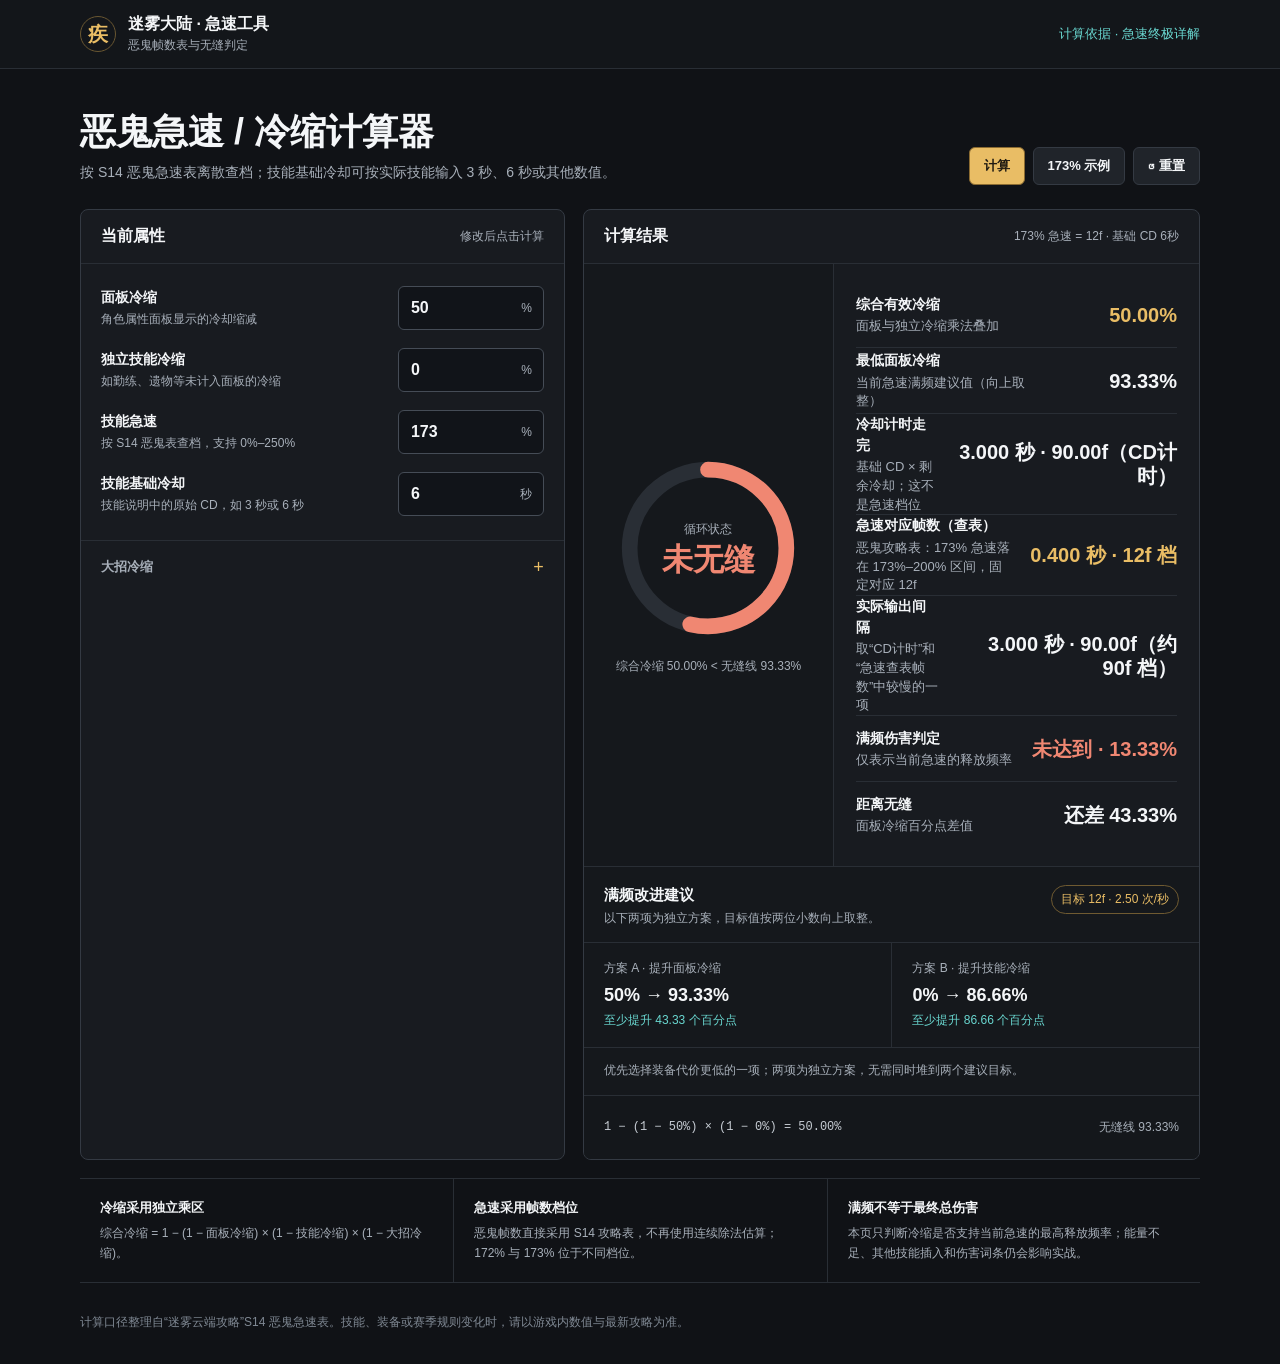
==== commit 3eed64c2: "支持自定义技能冷却并明确急速帧数" ====
--- a/haste-calculator/index.html
+++ b/haste-calculator/index.html
@@ -791,7 +791,7 @@
     <section class="intro" aria-labelledby="page-title">
       <div>
         <h1 id="page-title">恶鬼急速 / 冷缩计算器</h1>
-        <p>按 S14 恶鬼急速表离散查档：172% 对应 13f、无缝 CDR 92.78%；173% 对应 12f、无缝 CDR 93.33%。</p>
+        <p>按 S14 恶鬼急速表离散查档；技能基础冷却可按实际技能输入 3 秒、6 秒或其他数值。</p>
       </div>
       <div class="actions">
         <button class="button primary" id="calculateButton" type="button">计算</button>
@@ -838,6 +838,17 @@
             <div class="input-wrap">
               <input id="haste" type="number" min="0" max="250" step="1" inputmode="numeric" value="173">
               <span class="unit">%</span>
+            </div>
+          </div>
+
+          <div class="field">
+            <div class="field-label">
+              <label for="baseCooldown">技能基础冷却</label>
+              <small>技能说明中的原始 CD，如 3 秒或 6 秒</small>
+            </div>
+            <div class="input-wrap">
+              <input id="baseCooldown" type="number" min="0.01" max="999" step="0.01" inputmode="decimal" value="6">
+              <span class="unit">秒</span>
             </div>
           </div>
         </div>
@@ -908,22 +919,22 @@
             </div>
             <div class="metric">
               <div class="metric-label">
-                <strong>技能实际冷却</strong>
-                综合冷缩后的 CD
+                <strong>冷却计时走完</strong>
+                基础 CD × 剩余冷却；这不是急速档位
               </div>
-              <div class="metric-value" id="actualCooldown">1.500 秒 · 45.00f</div>
+              <div class="metric-value" id="actualCooldown">1.500 秒 · 45.00f（CD计时）</div>
             </div>
             <div class="metric">
               <div class="metric-label">
-                <strong>急速后动画</strong>
-                <span id="animationFormula">恶鬼攻略表：173% 对应 12f</span>
+                <strong>急速对应帧数（查表）</strong>
+                <span id="animationFormula">只由技能急速决定：204% 对应 11f</span>
               </div>
-              <div class="metric-value" id="animationTime">1.067 秒 · 32f</div>
+              <div class="metric-value accent" id="animationTime">0.367 秒 · 11f 档</div>
             </div>
             <div class="metric">
               <div class="metric-label">
                 <strong>实际输出间隔</strong>
-                冷却与动画中较慢的一项
+                取“CD计时”和“急速查表帧数”中较慢的一项
               </div>
               <div class="metric-value" id="actualOutputInterval">1.500 秒 · 45.00f</div>
             </div>
@@ -1001,7 +1012,6 @@
       const STORAGE_KEY = "mist-evil-ghost-calculator-v1";
       const CIRCUMFERENCE = 2 * Math.PI * 50;
       const FPS = 30;
-      const BASE_COOLDOWN_SECONDS = 6;
       const FRAME_TIERS = [
         { min: 0, max: 0, frames: 32 },
         { min: 1, max: 3, frames: 31 },
@@ -1031,6 +1041,7 @@
         panelCdr: 50,
         skillCdr: 0,
         haste: 173,
+        baseCooldown: 6,
         ultEnabled: false,
         ultCdr: 25
       };
@@ -1038,6 +1049,7 @@
         panelCdr: 93.33,
         skillCdr: 0,
         haste: 173,
+        baseCooldown: 6,
         ultEnabled: false,
         ultCdr: 25
       };
@@ -1046,6 +1058,7 @@
         panelCdr: document.getElementById("panelCdr"),
         skillCdr: document.getElementById("skillCdr"),
         haste: document.getElementById("haste"),
+        baseCooldown: document.getElementById("baseCooldown"),
         ultEnabled: document.getElementById("ultEnabled"),
         ultCdr: document.getElementById("ultCdr")
       };
@@ -1132,6 +1145,7 @@
           panelCdr: numberValue(fields.panelCdr, defaults.panelCdr, 0, 99.99),
           skillCdr: numberValue(fields.skillCdr, defaults.skillCdr, 0, 99.99),
           haste: numberValue(fields.haste, defaults.haste, 0, 250),
+          baseCooldown: numberValue(fields.baseCooldown, defaults.baseCooldown, 0.01, 999),
           ultEnabled: fields.ultEnabled.checked,
           ultCdr: numberValue(fields.ultCdr, defaults.ultCdr, 0, 99.99)
         };
@@ -1173,7 +1187,7 @@
         const { tableHaste, tier } = frameTierForHaste(state.haste);
         const totalCdr = 1 - (1 - panel) * (1 - skill) * (1 - ultimate);
         const displayedTotalCdr = Math.round(totalCdr * 10000) / 10000;
-        const baseCooldownFrames = BASE_COOLDOWN_SECONDS * FPS;
+        const baseCooldownFrames = state.baseCooldown * FPS;
         const animationFrames = tier.frames;
         const animationSeconds = animationFrames / FPS;
         const actualCooldownFrames = baseCooldownFrames * (1 - totalCdr);
@@ -1198,9 +1212,9 @@
         output.minPanelCdr.textContent = recommendedPanel <= 0
           ? "0%（已满足）"
           : inputPercent(recommendedPanelValue);
-        output.actualCooldown.textContent = `${actualCooldownSeconds.toFixed(3)} 秒 · ${actualCooldownFrames.toFixed(2)}f`;
-        output.animationTime.textContent = `${animationSeconds.toFixed(3)} 秒 · ${animationFrames}f`;
-        output.animationFormula.textContent = `恶鬼攻略表：${tableHaste}% 落在 ${tier.min}%–${tier.max}% 档`;
+        output.actualCooldown.textContent = `${actualCooldownSeconds.toFixed(3)} 秒 · ${actualCooldownFrames.toFixed(2)}f（CD计时）`;
+        output.animationTime.textContent = `${animationSeconds.toFixed(3)} 秒 · ${animationFrames}f 档`;
+        output.animationFormula.textContent = `恶鬼攻略表：${tableHaste}% 急速落在 ${tier.min}%–${tier.max}% 区间，固定对应 ${animationFrames}f`;
         output.actualOutputInterval.textContent = `${outputIntervalSeconds.toFixed(3)} 秒 · ${outputIntervalFrames.toFixed(2)}f（约 ${outputFrameTier}f 档）`;
         output.fullDamageStatus.textContent = isSeamless
           ? "已达到 · 100%"
@@ -1244,7 +1258,7 @@
         output.seamlessStatus.style.color = statusColor;
         output.gaugeValue.style.stroke = statusColor;
         output.gaugeValue.style.strokeDashoffset = String(CIRCUMFERENCE * (1 - progress));
-        output.resultHint.textContent = "恶鬼表 · 6秒 CD · 30帧/秒";
+        output.resultHint.textContent = `${tableHaste}% 急速 = ${animationFrames}f · 基础 CD ${state.baseCooldown}秒`;
         output.resultHint.style.color = "";
 
         ultField.hidden = !state.ultEnabled;
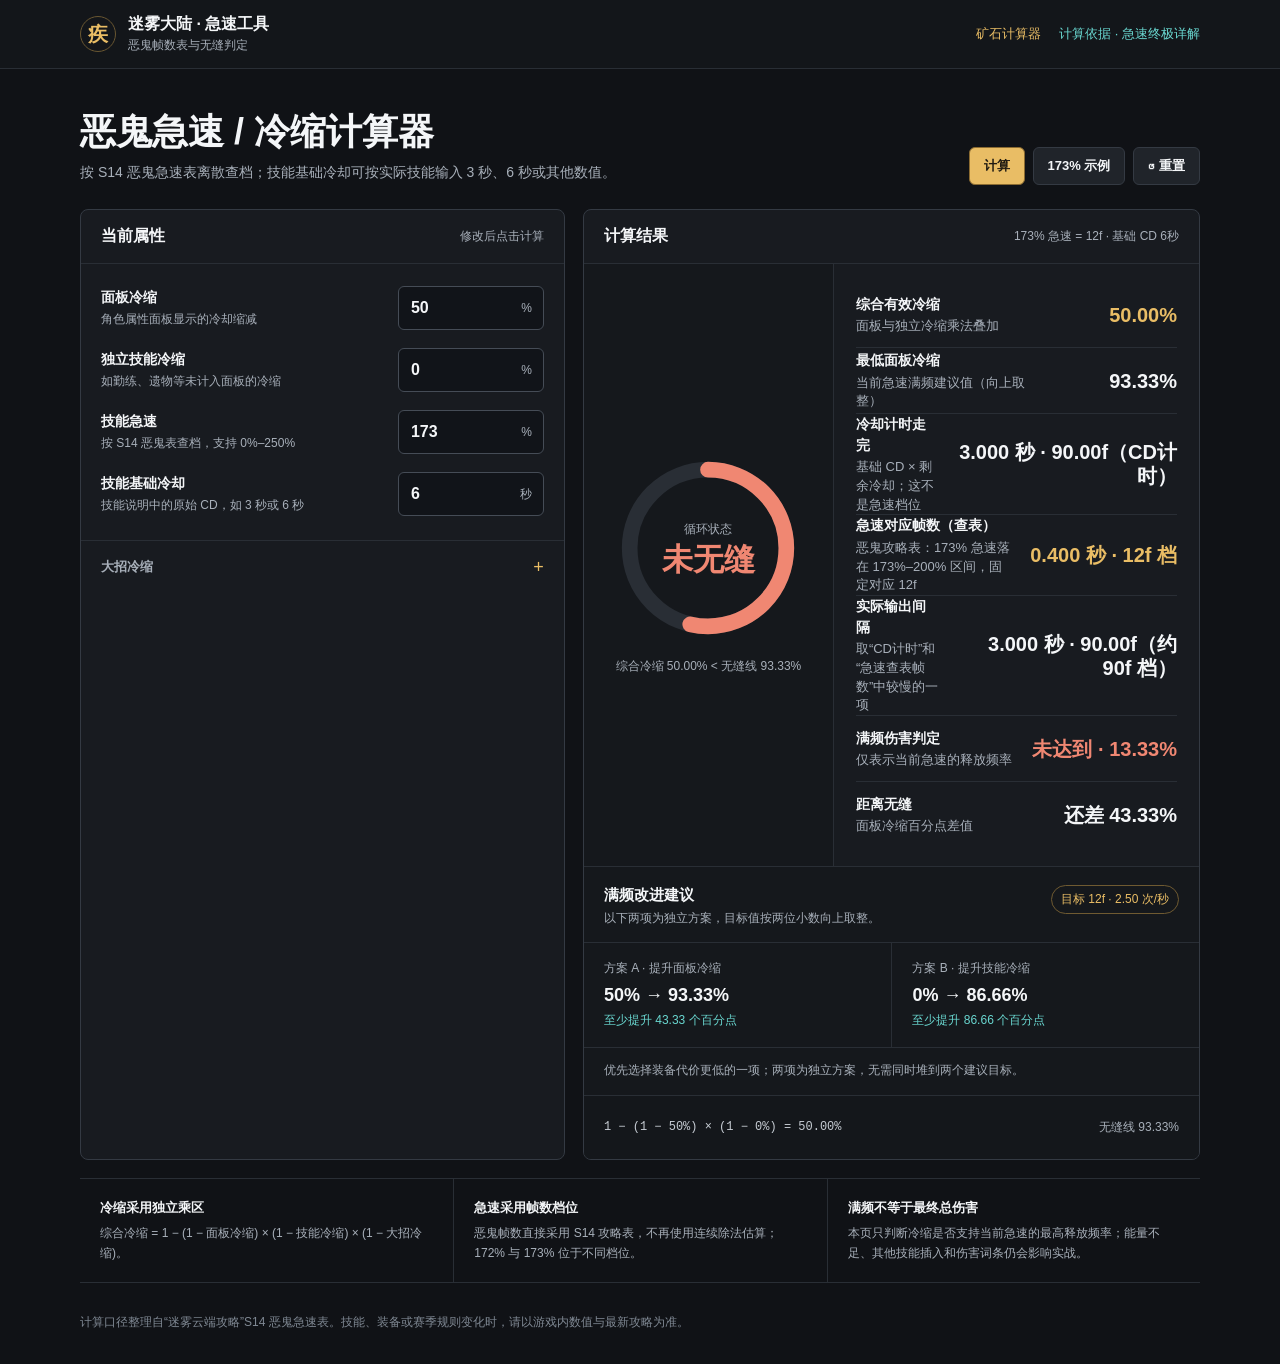
==== commit c9330f1c: "feat: add ore balance calculator" ====
--- a/haste-calculator/index.html
+++ b/haste-calculator/index.html
@@ -123,6 +123,22 @@
       text-decoration: none;
     }
 
+    .topbar-links {
+      display: flex;
+      align-items: center;
+      gap: 18px;
+    }
+
+    .tool-link {
+      color: var(--gold);
+      font-size: 13px;
+      text-decoration: none;
+    }
+
+    .tool-link:hover {
+      text-decoration: underline;
+    }
+
     .source-link:hover {
       text-decoration: underline;
     }
@@ -684,6 +700,10 @@
       .brand span,
       .source-link span {
         display: none;
+      }
+
+      .topbar-links {
+        gap: 11px;
       }
 
       main {
@@ -781,9 +801,12 @@
           <span>恶鬼帧数表与无缝判定</span>
         </div>
       </div>
-      <a class="source-link" href="https://mp.weixin.qq.com/s/vl50UTDe0n6C2xRUbK9ugQ" target="_blank" rel="noreferrer">
-        计算依据 <span>· 急速终极详解</span>
-      </a>
+      <div class="topbar-links">
+        <a class="tool-link" href="../ore-calculator/">矿石计算器</a>
+        <a class="source-link" href="https://mp.weixin.qq.com/s/vl50UTDe0n6C2xRUbK9ugQ" target="_blank" rel="noreferrer">
+          计算依据 <span>· 急速终极详解</span>
+        </a>
+      </div>
     </div>
   </header>
 
